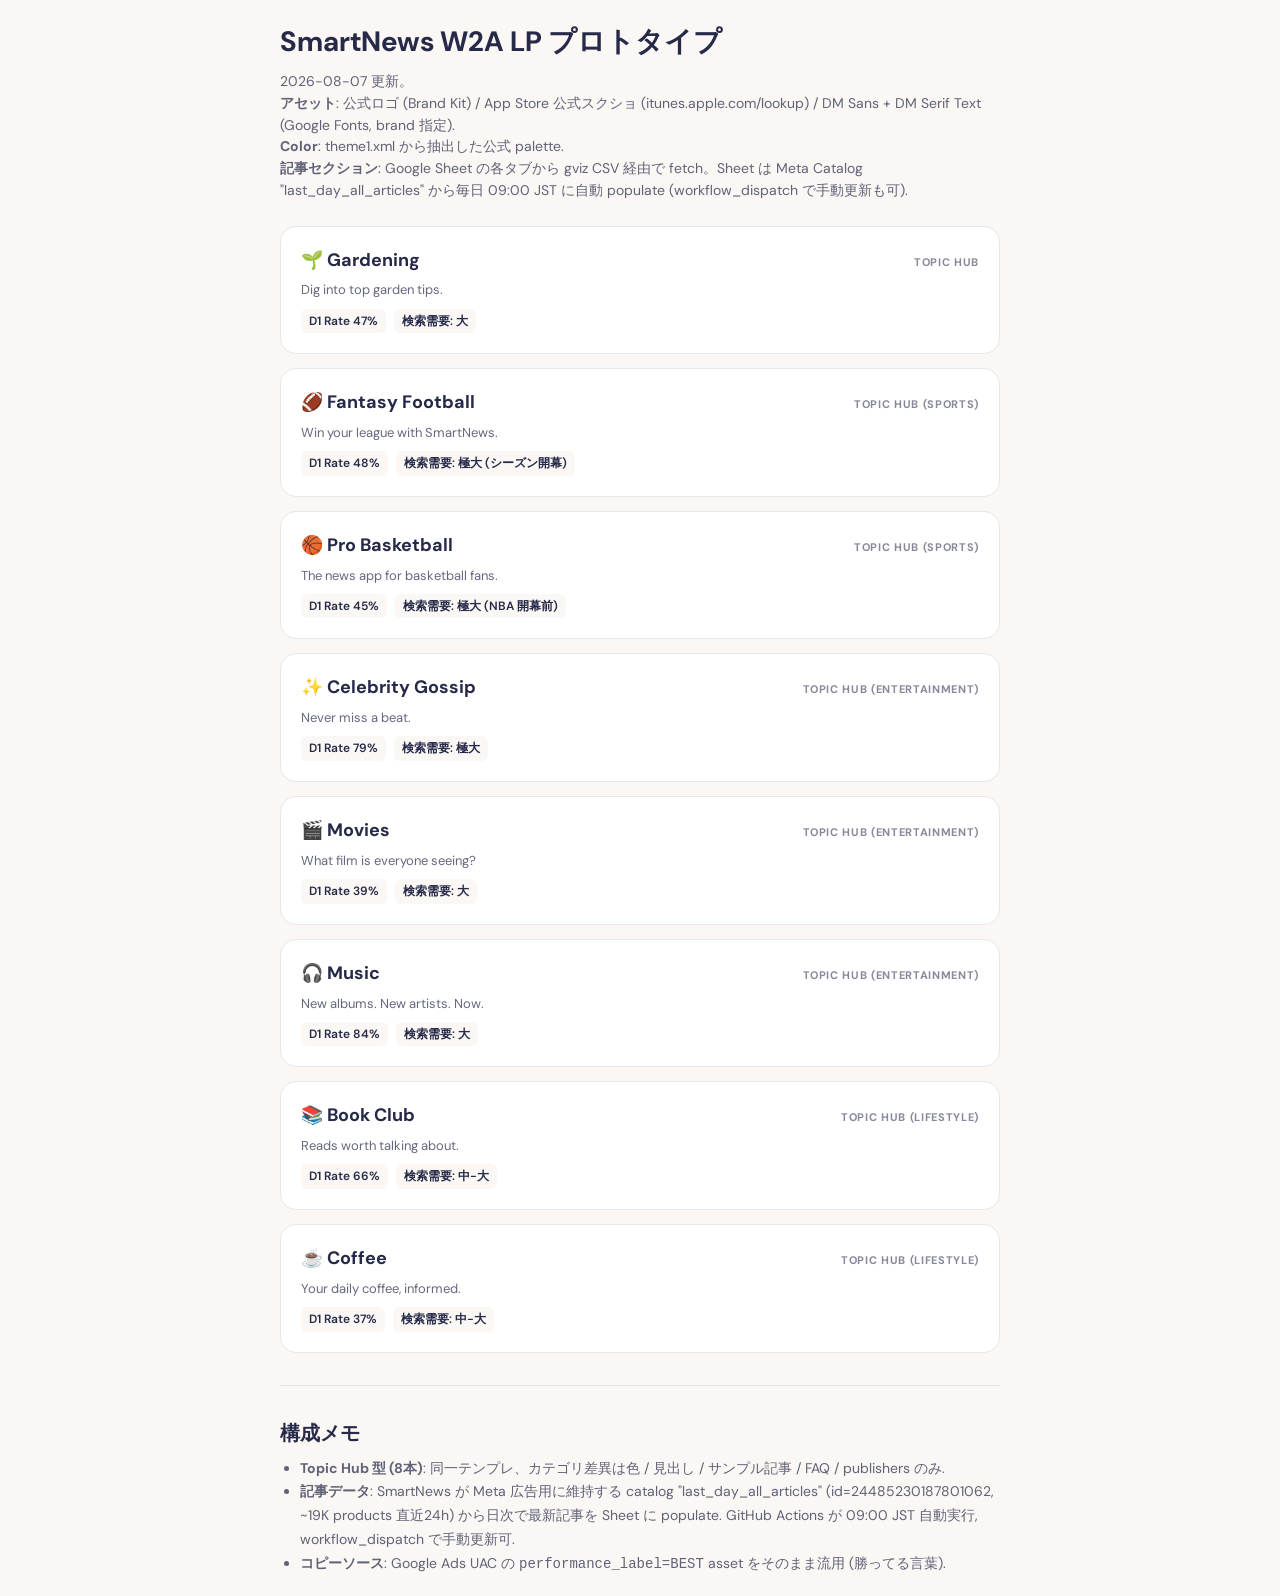
==== index.html @ 5342419f "Initial mirror from smartnews-w2a-lp" ====
<!DOCTYPE html>
<html lang="ja">
<head>
<meta charset="UTF-8">
<meta name="viewport" content="width=device-width, initial-scale=1.0">
<title>SmartNews W2A LP Prototypes — 2026-08-07</title>
<link rel="stylesheet" href="_shared.css">
<style>
  body { padding: 20px; background: var(--sn-surface); }
  .index-wrap { max-width: 720px; margin: 0 auto; }
  h1 { font-size: 28px; margin-bottom: 8px; }
  .intro { color: var(--sn-ink); opacity: 0.72; margin-bottom: 24px; font-size: 14px; }
  .lp-list { display: flex; flex-direction: column; gap: 14px; }
  .lp-item {
    padding: 20px; background: var(--sn-white); border-radius: var(--radius);
    border: 1px solid var(--sn-gray-light); text-decoration: none; color: inherit;
    display: block; transition: all 0.15s ease;
  }
  .lp-item:hover { border-color: var(--sn-ink); transform: translateX(2px); }
  .lp-item .head {
    display: flex; justify-content: space-between; align-items: baseline;
    margin-bottom: 6px;
  }
  .lp-item .head h3 { font-size: 18px; }
  .lp-item .arch {
    font-size: 11px; text-transform: uppercase; letter-spacing: 0.06em;
    color: var(--sn-ink); opacity: 0.55; font-weight: 700;
  }
  .lp-item .meta { font-size: 13px; color: var(--sn-ink); opacity: 0.7; }
  .lp-item .stats {
    display: flex; flex-wrap: wrap; gap: 8px; margin-top: 8px;
    font-size: 12px; color: var(--sn-ink);
  }
  .lp-item .stat {
    padding: 3px 8px; background: var(--sn-surface);
    border-radius: 6px; font-weight: 600;
  }
</style>
</head>
<body>
<div class="index-wrap">
  <h1>SmartNews W2A LP プロトタイプ</h1>
  <p class="intro">
    2026-08-07 更新。<br>
    <b>アセット</b>: 公式ロゴ (Brand Kit) / App Store 公式スクショ (itunes.apple.com/lookup) / DM Sans + DM Serif Text (Google Fonts, brand 指定).<br>
    <b>Color</b>: theme1.xml から抽出した公式 palette.<br>
    <b>記事セクション</b>: <a href="https://docs.google.com/spreadsheets/d/1cBwvf7KP2Y6rj0ybszNZ3jQX0uknWMQDzqWqg3QpWKQ/edit">Google Sheet</a> の各タブから gviz CSV 経由で fetch。Sheet は Meta Catalog "last_day_all_articles" から毎日 09:00 JST に自動 populate (workflow_dispatch で手動更新も可).
  </p>

  <div class="lp-list">
    <a class="lp-item" href="gardening.html">
      <div class="head"><h3>🌱 Gardening</h3><span class="arch">Topic Hub</span></div>
      <div class="meta">Dig into top garden tips.</div>
      <div class="stats"><span class="stat">D1 Rate 47%</span><span class="stat">検索需要: 大</span></div>
    </a>

    <a class="lp-item" href="fantasy-football.html">
      <div class="head"><h3>🏈 Fantasy Football</h3><span class="arch">Topic Hub (sports)</span></div>
      <div class="meta">Win your league with SmartNews.</div>
      <div class="stats"><span class="stat">D1 Rate 48%</span><span class="stat">検索需要: 極大 (シーズン開幕)</span></div>
    </a>

    <a class="lp-item" href="pro-basketball.html">
      <div class="head"><h3>🏀 Pro Basketball</h3><span class="arch">Topic Hub (sports)</span></div>
      <div class="meta">The news app for basketball fans.</div>
      <div class="stats"><span class="stat">D1 Rate 45%</span><span class="stat">検索需要: 極大 (NBA 開幕前)</span></div>
    </a>

    <a class="lp-item" href="celebrity-gossip.html">
      <div class="head"><h3>✨ Celebrity Gossip</h3><span class="arch">Topic Hub (entertainment)</span></div>
      <div class="meta">Never miss a beat.</div>
      <div class="stats"><span class="stat">D1 Rate 79%</span><span class="stat">検索需要: 極大</span></div>
    </a>

    <a class="lp-item" href="movies.html">
      <div class="head"><h3>🎬 Movies</h3><span class="arch">Topic Hub (entertainment)</span></div>
      <div class="meta">What film is everyone seeing?</div>
      <div class="stats"><span class="stat">D1 Rate 39%</span><span class="stat">検索需要: 大</span></div>
    </a>

    <a class="lp-item" href="music.html">
      <div class="head"><h3>🎧 Music</h3><span class="arch">Topic Hub (entertainment)</span></div>
      <div class="meta">New albums. New artists. Now.</div>
      <div class="stats"><span class="stat">D1 Rate 84%</span><span class="stat">検索需要: 大</span></div>
    </a>

    <a class="lp-item" href="book-club.html">
      <div class="head"><h3>📚 Book Club</h3><span class="arch">Topic Hub (lifestyle)</span></div>
      <div class="meta">Reads worth talking about.</div>
      <div class="stats"><span class="stat">D1 Rate 66%</span><span class="stat">検索需要: 中-大</span></div>
    </a>

    <a class="lp-item" href="coffee.html">
      <div class="head"><h3>☕ Coffee</h3><span class="arch">Topic Hub (lifestyle)</span></div>
      <div class="meta">Your daily coffee, informed.</div>
      <div class="stats"><span class="stat">D1 Rate 37%</span><span class="stat">検索需要: 中-大</span></div>
    </a>
  </div>

  <hr style="margin: 32px 0; border: none; border-top: 1px solid var(--sn-gray-light);">

  <h2 style="font-size: 20px; margin-bottom: 8px;">構成メモ</h2>
  <ul style="padding-left: 20px; color: var(--sn-ink); opacity: 0.72; font-size: 14px; line-height: 1.7;">
    <li><b>Topic Hub 型 (8本)</b>: 同一テンプレ、カテゴリ差異は色 / 見出し / サンプル記事 / FAQ / publishers のみ.</li>
    <li><b>記事データ</b>: SmartNews が Meta 広告用に維持する catalog "last_day_all_articles" (id=24485230187801062, ~19K products 直近24h) から日次で最新記事を Sheet に populate. GitHub Actions が 09:00 JST 自動実行, workflow_dispatch で手動更新可.</li>
    <li><b>コピーソース</b>: Google Ads UAC の <code>performance_label=BEST</code> asset をそのまま流用 (勝ってる言葉).</li>
  </ul>
</div>
</body>
</html>
---- _shared.css ----
/* SmartNews W2A LP — brand-aligned design tokens
   Source: SN Brand Guidelines [External] (Oct 2024)
   - Primary type: DM Serif Text (headers) + DM Sans (body/subheader/CTA)
   - Color palette: theme1.xml から抽出した公式色 */
@import url('https://fonts.googleapis.com/css2?family=DM+Sans:ital,wght@0,400;0,500;0,700;1,400&family=DM+Serif+Text:ital@0;1&display=swap');

:root {
  /* Brand primary */
  --sn-ink:        #262A48;   /* dark primary (headers, body text) */
  --sn-white:      #FFFFFF;
  --sn-surface:    #FAF7F4;   /* warm off-white bg */
  --sn-red:        #FD4749;   /* SmartNews accent red */
  /* Brand accents */
  --sn-blue:       #329FE7;
  --sn-mint:       #00CC8B;
  --sn-orange:     #FB9200;
  --sn-peach:      #FEDEB2;
  --sn-mint-lt:    #BCEFD8;
  --sn-blue-lt:    #BAE5F3;
  --sn-teal:       #0097A7;
  /* Neutrals */
  --sn-gray:       #6B7280;
  --sn-gray-light: #E5E7EB;
  --star-gold:     #F5A623;
  --shadow-sm: 0 1px 2px rgba(38,42,72,0.05);
  --shadow-md: 0 4px 12px rgba(38,42,72,0.08);
  --shadow-lg: 0 12px 32px rgba(38,42,72,0.10);
  --radius: 16px;      /* SmartNews rounded article card 精神を継承 */
  --radius-lg: 24px;
}
* { box-sizing: border-box; margin: 0; padding: 0; }
html { -webkit-text-size-adjust: 100%; }
body {
  font-family: "DM Sans", -apple-system, BlinkMacSystemFont, "Helvetica Neue", sans-serif;
  color: var(--sn-ink);
  background: var(--sn-surface);
  line-height: 1.55;
  font-size: 16px;
  font-weight: 400;
}
img { max-width: 100%; display: block; }
a { color: inherit; text-decoration: none; }
button { font-family: inherit; cursor: pointer; border: none; background: none; }

.wrap { max-width: 720px; margin: 0 auto; background: var(--sn-white); min-height: 100vh; }
.nav {
  display: flex; justify-content: space-between; align-items: center;
  padding: 14px 20px; border-bottom: 1px solid var(--sn-gray-light);
  position: sticky; top: 0; background: rgba(255,255,255,0.96);
  backdrop-filter: blur(10px); z-index: 10;
}
.logo-row { display: flex; align-items: center; }
.logo-row img { height: 24px; width: auto; }
.nav-cta {
  padding: 8px 14px; background: var(--sn-ink); color: var(--sn-white);
  border-radius: 999px; font-weight: 500; font-size: 14px;
  font-family: "DM Sans", sans-serif;
}

.hero { padding: 44px 24px 36px; text-align: center; }
.hero .badge {
  display: inline-block; padding: 6px 14px; background: rgba(38,42,72,0.06);
  border-radius: 999px; font-size: 12px; font-weight: 500; letter-spacing: 0.04em;
  text-transform: uppercase; margin-bottom: 20px; color: var(--sn-ink);
}
.hero h1 {
  font-family: "DM Serif Text", Georgia, serif;
  font-size: 38px; line-height: 1.12; letter-spacing: -0.01em;
  font-weight: 400; margin-bottom: 16px; color: var(--sn-ink);
}
.hero .sub {
  font-size: 17px; color: var(--sn-ink); opacity: 0.72;
  max-width: 480px; margin: 0 auto 28px;
}

/* App Store marketing screenshot は完成デザインなので、そのまま角丸+シャドウで魅せる */
.phone-frame {
  position: relative; width: 260px; margin: 24px auto 0;
  border-radius: 28px; overflow: hidden;
  box-shadow: 0 24px 60px rgba(38,42,72,0.15), 0 8px 20px rgba(38,42,72,0.08);
}
.phone-frame img { display: block; width: 100%; }
.phone-showcase {
  padding: 44px 24px; background: var(--sn-surface); text-align: center;
}
.phone-showcase h2 {
  font-family: "DM Serif Text", Georgia, serif;
  font-weight: 400; font-size: 24px; margin-bottom: 4px; letter-spacing: -0.01em;
}
.phone-showcase .caption {
  color: var(--sn-ink); opacity: 0.6; font-size: 14px; margin-top: 20px;
}

.cta-row { display: flex; gap: 10px; justify-content: center; flex-wrap: wrap; }
.store-btn {
  display: inline-flex; align-items: center; gap: 8px;
  padding: 13px 20px; background: var(--sn-ink); color: var(--sn-white);
  border-radius: 999px; font-weight: 500; font-size: 15px;
  box-shadow: var(--shadow-sm);
  font-family: "DM Sans", sans-serif;
}
.store-btn .icon { width: 20px; height: 20px; }
.rating-row {
  display: flex; gap: 20px; justify-content: center; margin-top: 22px;
  font-size: 13px; color: var(--sn-ink); opacity: 0.72;
}
.rating-row .stars { color: var(--star-gold); letter-spacing: 2px; }

.section { padding: 44px 24px; }
.section h2 {
  font-family: "DM Serif Text", Georgia, serif;
  font-size: 26px; font-weight: 400; letter-spacing: -0.01em; margin-bottom: 6px;
}
.section .kicker {
  font-size: 12px; color: var(--sn-ink); opacity: 0.55;
  text-transform: uppercase; letter-spacing: 0.06em; font-weight: 500; margin-bottom: 8px;
}
.section .lead { color: var(--sn-ink); opacity: 0.72; margin-bottom: 24px; font-size: 15px; }

.article-list { display: flex; flex-direction: column; gap: 12px; }
.article {
  display: flex; gap: 14px; padding: 16px; background: var(--sn-surface);
  border-radius: var(--radius);       /* rounded card = brand core motif */
  transition: transform 0.15s ease, box-shadow 0.15s ease;
}
.article:hover { transform: translateY(-2px); box-shadow: var(--shadow-md); }
.article .thumb {
  width: 88px; height: 88px; border-radius: 12px; flex-shrink: 0;
  background: linear-gradient(135deg, var(--topic-primary, #888), var(--topic-secondary, #444));
  display: flex; align-items: center; justify-content: center;
  font-size: 30px; color: var(--sn-white);
}
.article .thumb.has-image {
  background-size: cover; background-position: center; background-repeat: no-repeat;
  background-color: var(--sn-surface);
  color: transparent;
}
.article .body { flex: 1; min-width: 0; }
.article .src {
  font-size: 11px; color: var(--sn-ink); opacity: 0.55;
  text-transform: uppercase; letter-spacing: 0.05em; font-weight: 500; margin-bottom: 4px;
}
.article .title { font-size: 15px; font-weight: 500; line-height: 1.35; margin-bottom: 6px; }
.article .meta { font-size: 12px; color: var(--sn-ink); opacity: 0.55; }

.value-grid { display: grid; grid-template-columns: 1fr; gap: 12px; }
.value-card {
  padding: 22px; background: var(--sn-surface); border-radius: var(--radius);
}
.value-card .icon { font-size: 26px; margin-bottom: 12px; }
.value-card h3 {
  font-size: 17px; font-weight: 500; margin-bottom: 6px;
  font-family: "DM Sans", sans-serif;
}
.value-card p { color: var(--sn-ink); opacity: 0.72; font-size: 14px; }

.publishers {
  display: flex; flex-wrap: wrap; gap: 10px 12px; padding: 22px;
  background: var(--sn-surface); border-radius: var(--radius);
  align-items: center; justify-content: center;
}
.publisher {
  padding: 8px 14px; background: var(--sn-white); border: 1px solid var(--sn-gray-light);
  border-radius: 999px;    /* round pill = brand moment */
  font-size: 13px; font-weight: 500; color: var(--sn-ink);
}

.faq-item { padding: 18px 0; border-bottom: 1px solid var(--sn-gray-light); }
.faq-item:last-child { border-bottom: none; }
.faq-q { font-weight: 500; font-size: 16px; margin-bottom: 6px; }
.faq-a { color: var(--sn-ink); opacity: 0.72; font-size: 14px; }

.cta-block {
  background: var(--topic-primary, var(--sn-ink)); color: var(--sn-white);
  padding: 44px 24px; text-align: center; border-radius: var(--radius-lg);
  margin: 24px;
}
.cta-block h2 {
  font-family: "DM Serif Text", Georgia, serif;
  font-weight: 400; color: var(--sn-white); font-size: 30px; margin-bottom: 12px;
  letter-spacing: -0.01em;
}
.cta-block p { color: rgba(255,255,255,0.85); margin-bottom: 22px; }
.cta-block .store-btn { background: var(--sn-white); color: var(--sn-ink); }

.footer {
  padding: 24px; text-align: center; font-size: 12px;
  color: var(--sn-ink); opacity: 0.55;
  border-top: 1px solid var(--sn-gray-light);
}
.footer a { text-decoration: underline; }

@media (min-width: 720px) {
  .hero h1 { font-size: 48px; }
  .section h2 { font-size: 30px; }
  .phone-frame { width: 300px; }
  .value-grid { grid-template-columns: repeat(3, 1fr); }
}
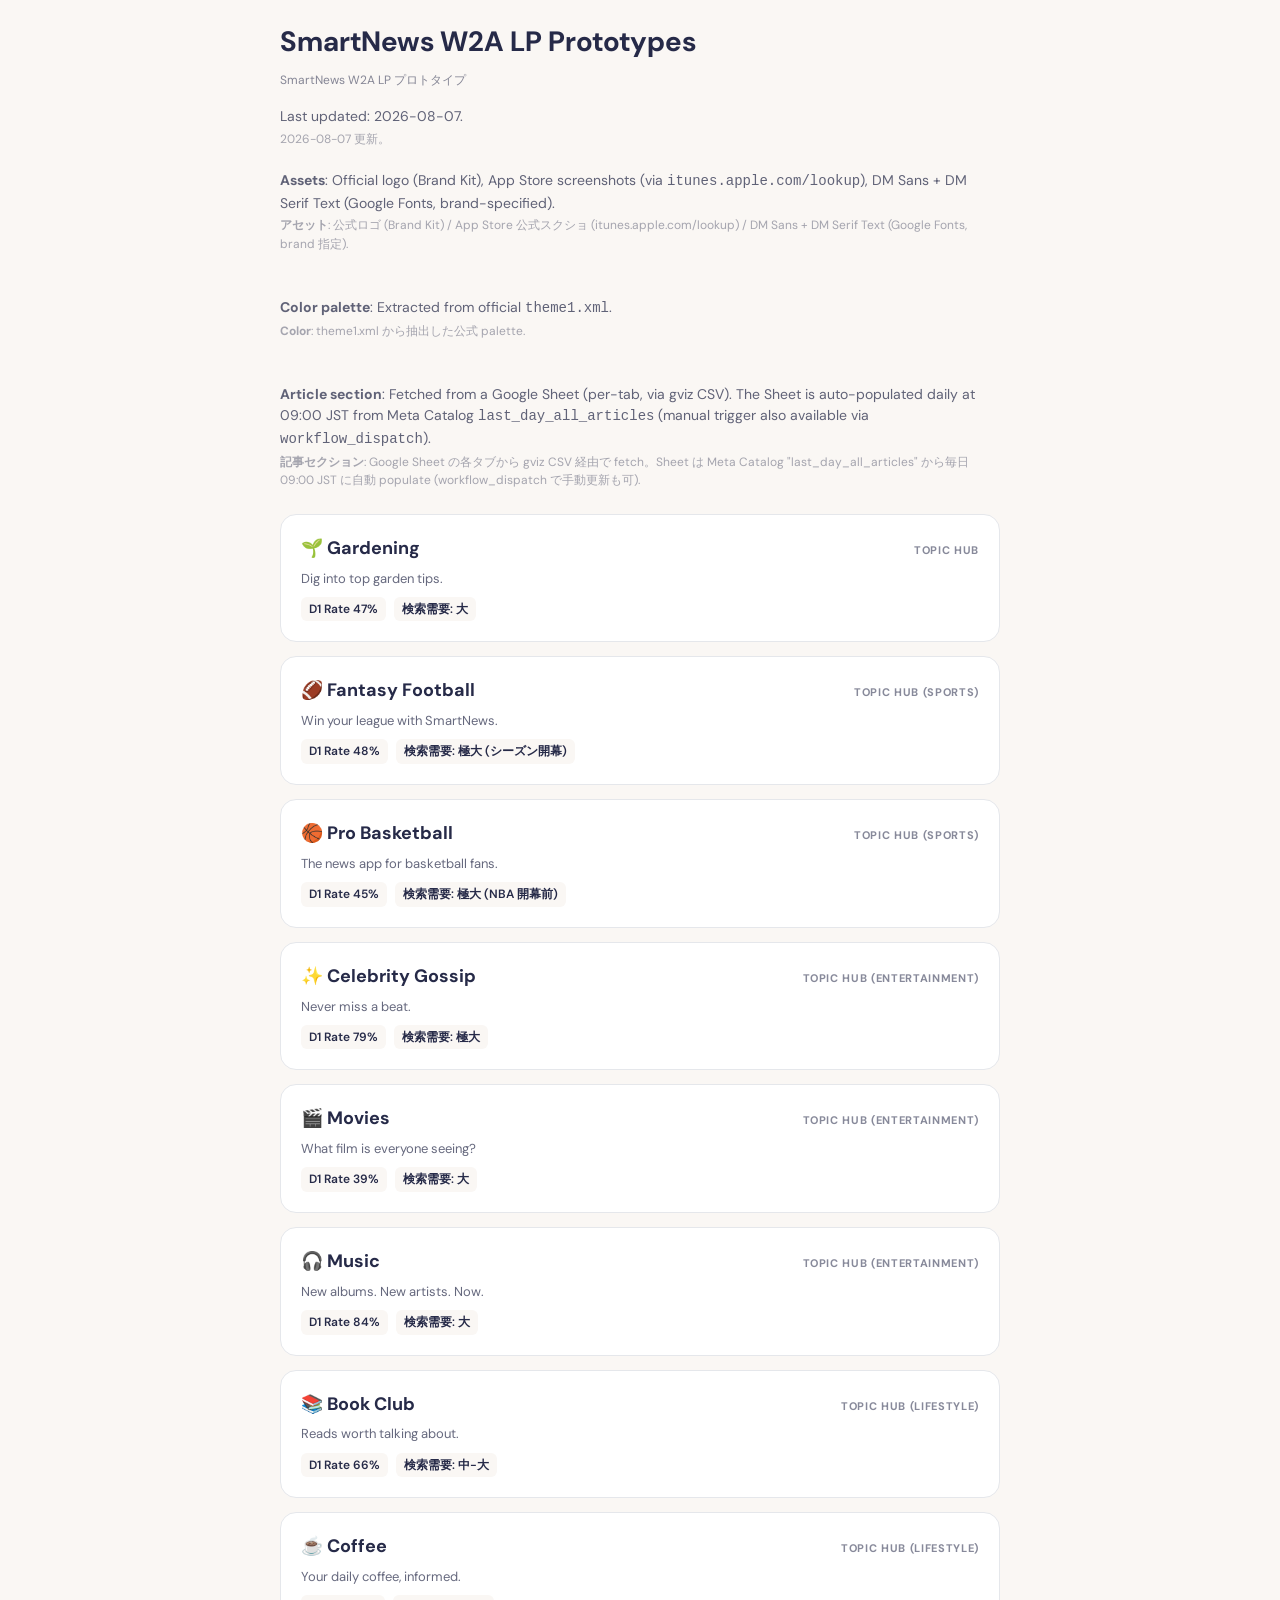
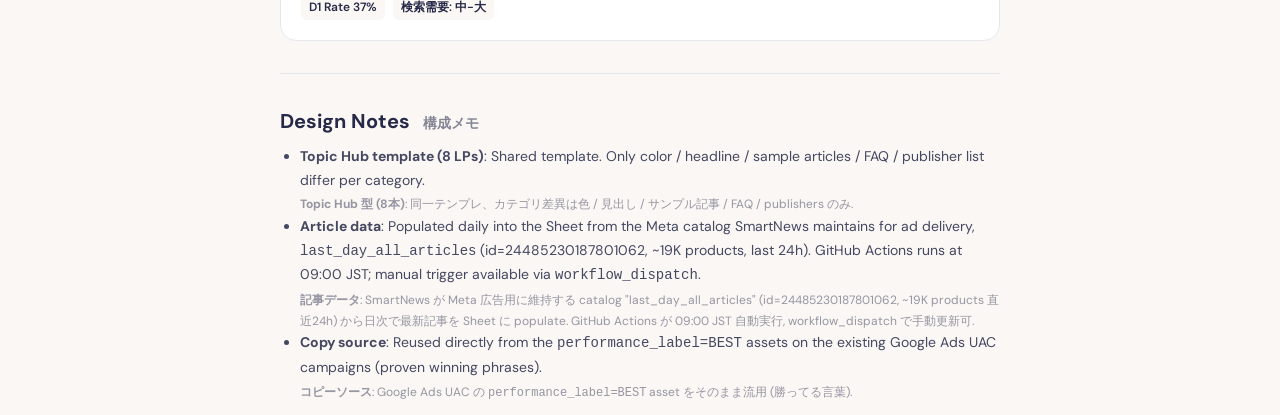
==== commit 935e44dc: "sync: bilingual (EN + JP) index.html" ====
--- a/index.html
+++ b/index.html
@@ -35,16 +35,25 @@
     padding: 3px 8px; background: var(--sn-surface);
     border-radius: 6px; font-weight: 600;
   }
+  .jp { color: var(--sn-ink); opacity: 0.55; font-size: 12px; display: block; margin-top: 2px; }
 </style>
 </head>
 <body>
 <div class="index-wrap">
-  <h1>SmartNews W2A LP プロトタイプ</h1>
-  <p class="intro">
-    2026-08-07 更新。<br>
-    <b>アセット</b>: 公式ロゴ (Brand Kit) / App Store 公式スクショ (itunes.apple.com/lookup) / DM Sans + DM Serif Text (Google Fonts, brand 指定).<br>
-    <b>Color</b>: theme1.xml から抽出した公式 palette.<br>
-    <b>記事セクション</b>: <a href="https://docs.google.com/spreadsheets/d/1cBwvf7KP2Y6rj0ybszNZ3jQX0uknWMQDzqWqg3QpWKQ/edit">Google Sheet</a> の各タブから gviz CSV 経由で fetch。Sheet は Meta Catalog "last_day_all_articles" から毎日 09:00 JST に自動 populate (workflow_dispatch で手動更新も可).
+  <h1>SmartNews W2A LP Prototypes</h1>
+  <span class="jp">SmartNews W2A LP プロトタイプ</span>
+  <p class="intro" style="margin-top: 16px;">
+    Last updated: 2026-08-07.<br>
+    <span class="jp">2026-08-07 更新。</span>
+    <br>
+    <b>Assets</b>: Official logo (Brand Kit), App Store screenshots (via <code>itunes.apple.com/lookup</code>), DM Sans + DM Serif Text (Google Fonts, brand-specified).<br>
+    <span class="jp"><b>アセット</b>: 公式ロゴ (Brand Kit) / App Store 公式スクショ (itunes.apple.com/lookup) / DM Sans + DM Serif Text (Google Fonts, brand 指定).</span>
+    <br><br>
+    <b>Color palette</b>: Extracted from official <code>theme1.xml</code>.<br>
+    <span class="jp"><b>Color</b>: theme1.xml から抽出した公式 palette.</span>
+    <br><br>
+    <b>Article section</b>: Fetched from a <a href="https://docs.google.com/spreadsheets/d/1cBwvf7KP2Y6rj0ybszNZ3jQX0uknWMQDzqWqg3QpWKQ/edit">Google Sheet</a> (per-tab, via gviz CSV). The Sheet is auto-populated daily at 09:00 JST from Meta Catalog <code>last_day_all_articles</code> (manual trigger also available via <code>workflow_dispatch</code>).<br>
+    <span class="jp"><b>記事セクション</b>: Google Sheet の各タブから gviz CSV 経由で fetch。Sheet は Meta Catalog "last_day_all_articles" から毎日 09:00 JST に自動 populate (workflow_dispatch で手動更新も可).</span>
   </p>
 
   <div class="lp-list">
@@ -99,11 +108,20 @@
 
   <hr style="margin: 32px 0; border: none; border-top: 1px solid var(--sn-gray-light);">
 
-  <h2 style="font-size: 20px; margin-bottom: 8px;">構成メモ</h2>
-  <ul style="padding-left: 20px; color: var(--sn-ink); opacity: 0.72; font-size: 14px; line-height: 1.7;">
-    <li><b>Topic Hub 型 (8本)</b>: 同一テンプレ、カテゴリ差異は色 / 見出し / サンプル記事 / FAQ / publishers のみ.</li>
-    <li><b>記事データ</b>: SmartNews が Meta 広告用に維持する catalog "last_day_all_articles" (id=24485230187801062, ~19K products 直近24h) から日次で最新記事を Sheet に populate. GitHub Actions が 09:00 JST 自動実行, workflow_dispatch で手動更新可.</li>
-    <li><b>コピーソース</b>: Google Ads UAC の <code>performance_label=BEST</code> asset をそのまま流用 (勝ってる言葉).</li>
+  <h2 style="font-size: 20px; margin-bottom: 8px;">Design Notes <span class="jp" style="display:inline; font-size:14px; margin-left:8px;">構成メモ</span></h2>
+  <ul style="padding-left: 20px; color: var(--sn-ink); opacity: 0.85; font-size: 14px; line-height: 1.7;">
+    <li>
+      <b>Topic Hub template (8 LPs)</b>: Shared template. Only color / headline / sample articles / FAQ / publisher list differ per category.
+      <span class="jp"><b>Topic Hub 型 (8本)</b>: 同一テンプレ、カテゴリ差異は色 / 見出し / サンプル記事 / FAQ / publishers のみ.</span>
+    </li>
+    <li>
+      <b>Article data</b>: Populated daily into the Sheet from the Meta catalog SmartNews maintains for ad delivery, <code>last_day_all_articles</code> (id=24485230187801062, ~19K products, last 24h). GitHub Actions runs at 09:00 JST; manual trigger available via <code>workflow_dispatch</code>.
+      <span class="jp"><b>記事データ</b>: SmartNews が Meta 広告用に維持する catalog "last_day_all_articles" (id=24485230187801062, ~19K products 直近24h) から日次で最新記事を Sheet に populate. GitHub Actions が 09:00 JST 自動実行, workflow_dispatch で手動更新可.</span>
+    </li>
+    <li>
+      <b>Copy source</b>: Reused directly from the <code>performance_label=BEST</code> assets on the existing Google Ads UAC campaigns (proven winning phrases).
+      <span class="jp"><b>コピーソース</b>: Google Ads UAC の <code>performance_label=BEST</code> asset をそのまま流用 (勝ってる言葉).</span>
+    </li>
   </ul>
 </div>
 </body>
